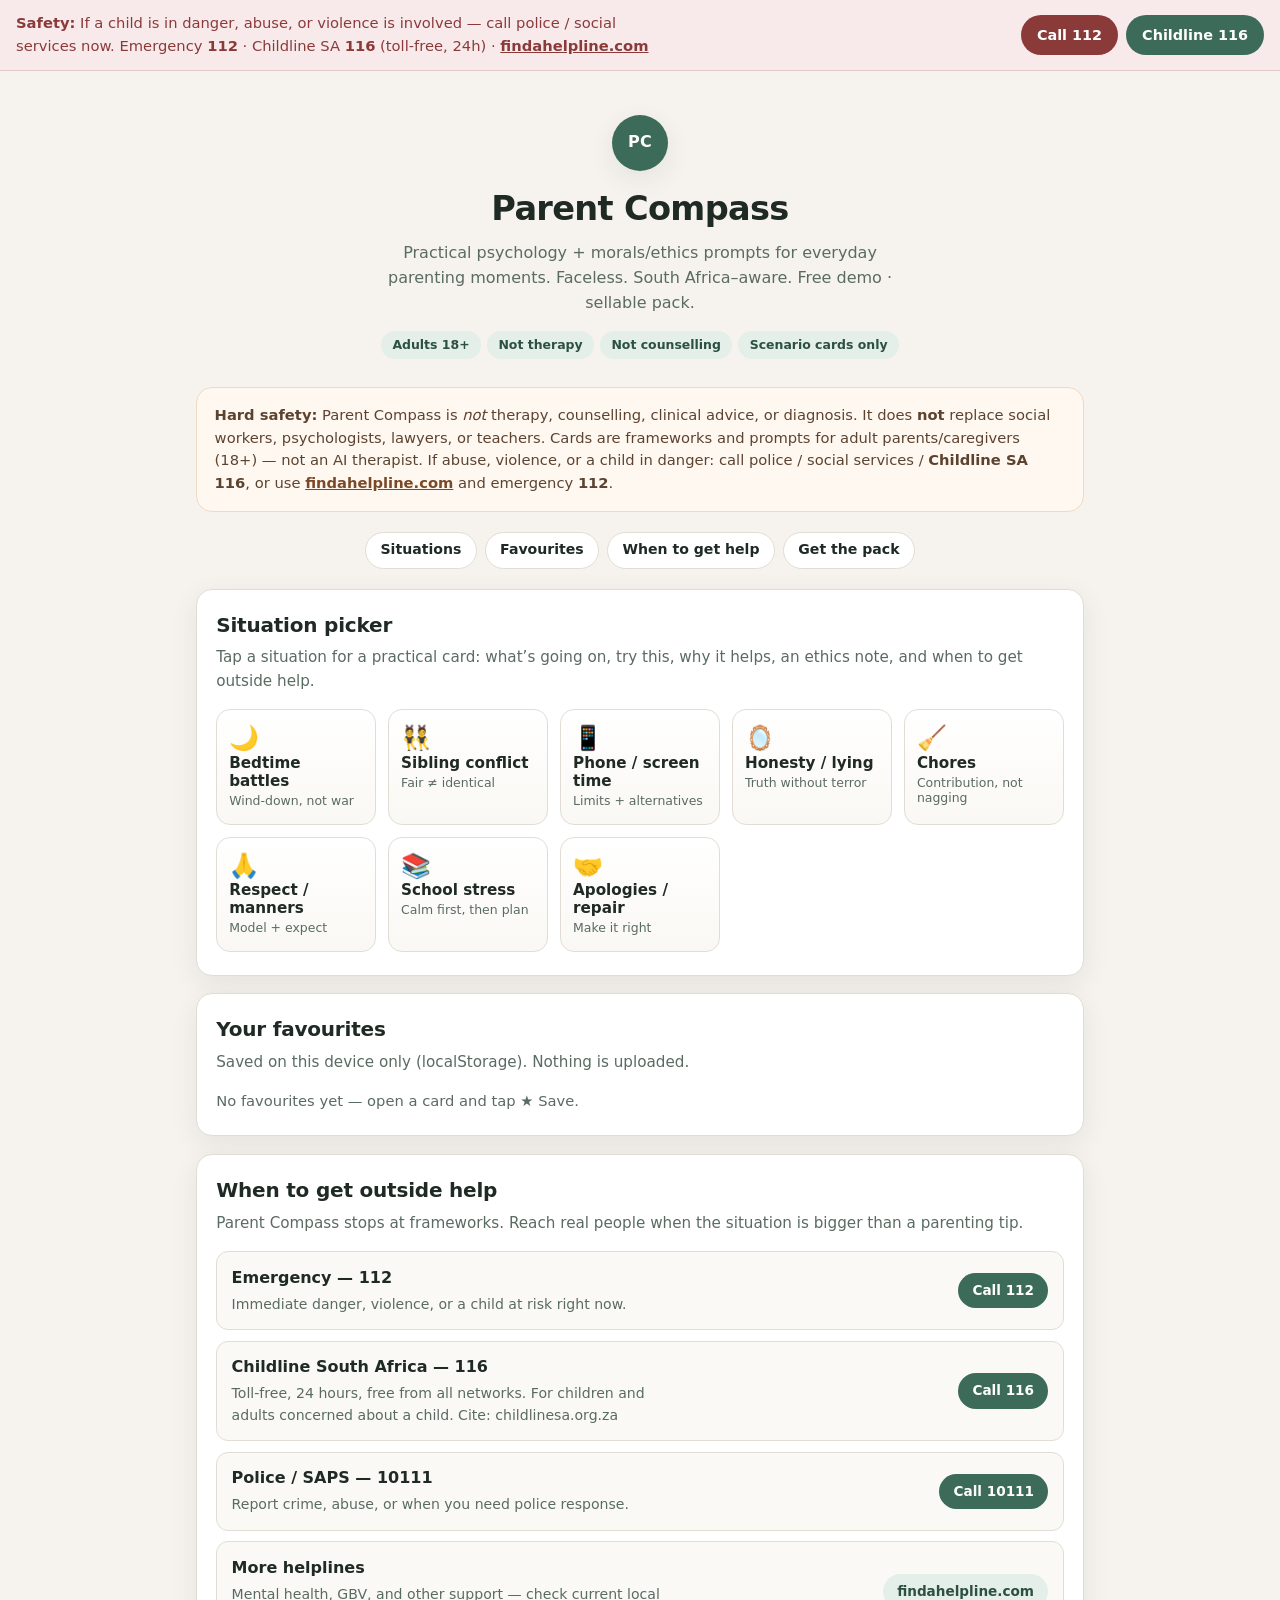
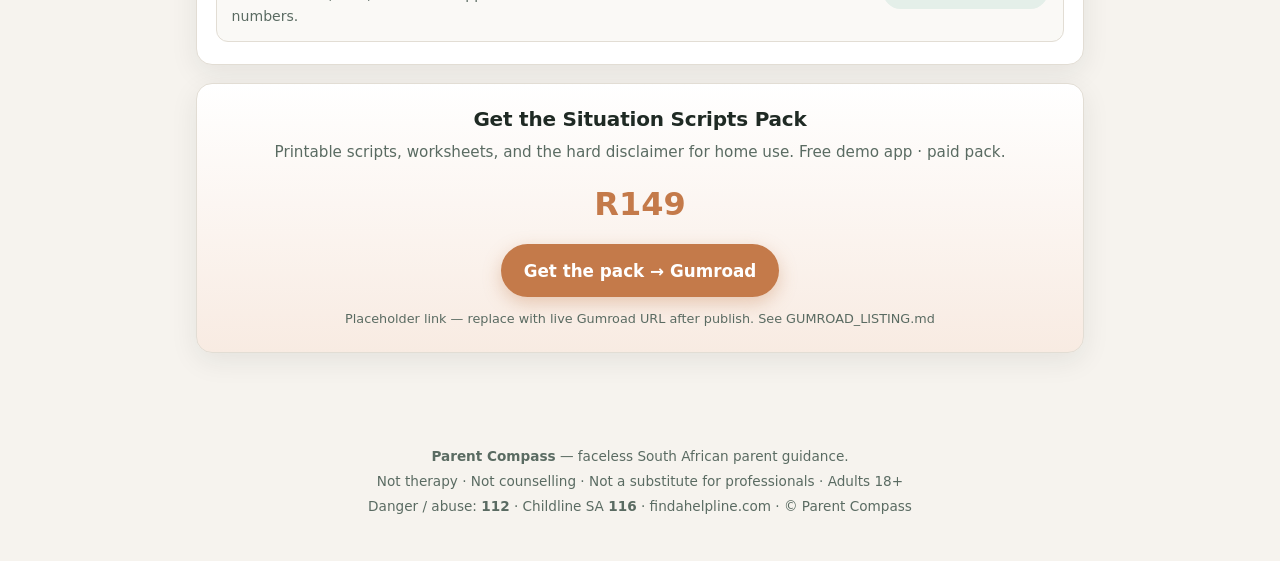
==== index.html @ 0447d6d7 "Launch Parent Compass MVP: demo app, scripts pack, Gumroad listing Free static situation picker with" ====
<!DOCTYPE html>
<html lang="en-ZA">
<head>
  <meta charset="utf-8">
  <meta name="viewport" content="width=device-width, initial-scale=1">
  <meta name="description" content="Parent Compass — practical South African parent guidance for everyday situations. Scenario cards with psychology-lite frameworks and ethics notes. Not therapy. Adults 18+.">
  <meta name="robots" content="index,follow">
  <title>Parent Compass | Everyday parent guidance (SA)</title>
  <link rel="stylesheet" href="css/styles.css">
  <link rel="icon" href="data:image/svg+xml,%3Csvg xmlns='http://www.w3.org/2000/svg' viewBox='0 0 64 64'%3E%3Ccircle fill='%233d6b5a' cx='32' cy='32' r='30'/%3E%3Ctext x='32' y='41' text-anchor='middle' fill='white' font-size='16' font-family='sans-serif' font-weight='700'%3EPC%3C/text%3E%3C/svg%3E">
</head>
<body>
  <div class="safety-bar" role="alert">
    <p>
      <strong>Safety:</strong> If a child is in danger, abuse, or violence is involved — call police / social services now.
      Emergency <strong>112</strong> · Childline SA <strong>116</strong> (toll-free, 24h) ·
      <a href="https://findahelpline.com" target="_blank" rel="noopener noreferrer">findahelpline.com</a>
    </p>
    <div class="safety-actions">
      <a class="btn-call" href="tel:112">Call 112</a>
      <a class="btn-call alt" href="tel:116">Childline 116</a>
    </div>
  </div>

  <div class="wrap">
    <header class="site-header">
      <div class="logo-mark" aria-hidden="true">PC</div>
      <h1>Parent Compass</h1>
      <p class="tagline">Practical psychology + morals/ethics prompts for everyday parenting moments. Faceless. South Africa–aware. Free demo · sellable pack.</p>
      <div class="badge-row">
        <span class="badge">Adults 18+</span>
        <span class="badge">Not therapy</span>
        <span class="badge">Not counselling</span>
        <span class="badge">Scenario cards only</span>
      </div>
    </header>

    <aside class="disclaimer-box" role="note">
      <strong>Hard safety:</strong> Parent Compass is <em>not</em> therapy, counselling, clinical advice, or diagnosis.
      It does <strong>not</strong> replace social workers, psychologists, lawyers, or teachers.
      Cards are frameworks and prompts for adult parents/caregivers (18+) — not an AI therapist.
      If abuse, violence, or a child in danger: call police / social services / <strong>Childline SA 116</strong>, or use
      <a href="https://findahelpline.com" target="_blank" rel="noopener noreferrer">findahelpline.com</a> and emergency <strong>112</strong>.
    </aside>

    <nav class="modules" aria-label="Sections">
      <a href="#situations">Situations</a>
      <a href="#favourites">Favourites</a>
      <a href="#help">When to get help</a>
      <a href="#pack">Get the pack</a>
    </nav>

    <main>
      <section class="card" id="situations">
        <h2>Situation picker</h2>
        <p class="lead">Tap a situation for a practical card: what’s going on, try this, why it helps, an ethics note, and when to get outside help.</p>
        <div class="situation-grid" id="situation-grid"></div>
        <div class="protocol" id="card-panel" hidden aria-live="polite"></div>
      </section>

      <section class="card" id="favourites">
        <h2>Your favourites</h2>
        <p class="lead">Saved on this device only (localStorage). Nothing is uploaded.</p>
        <div id="favourites-list" class="fav-list">
          <p class="empty-fav" id="fav-empty">No favourites yet — open a card and tap ★ Save.</p>
        </div>
      </section>

      <section class="card" id="help">
        <h2>When to get outside help</h2>
        <p class="lead">Parent Compass stops at frameworks. Reach real people when the situation is bigger than a parenting tip.</p>
        <div class="call-list">
          <div class="call-item">
            <div>
              <h3>Emergency — 112</h3>
              <p>Immediate danger, violence, or a child at risk right now.</p>
            </div>
            <a class="btn-call-sm" href="tel:112">Call 112</a>
          </div>
          <div class="call-item">
            <div>
              <h3>Childline South Africa — 116</h3>
              <p>Toll-free, 24 hours, free from all networks. For children and adults concerned about a child. Cite: childlinesa.org.za</p>
            </div>
            <a class="btn-call-sm" href="tel:116">Call 116</a>
          </div>
          <div class="call-item">
            <div>
              <h3>Police / SAPS — 10111</h3>
              <p>Report crime, abuse, or when you need police response.</p>
            </div>
            <a class="btn-call-sm" href="tel:10111">Call 10111</a>
          </div>
          <div class="call-item">
            <div>
              <h3>More helplines</h3>
              <p>Mental health, GBV, and other support — check current local numbers.</p>
            </div>
            <a class="btn-link" href="https://findahelpline.com" target="_blank" rel="noopener noreferrer">findahelpline.com</a>
          </div>
        </div>
      </section>

      <section class="card cta-box" id="pack">
        <h2>Get the Situation Scripts Pack</h2>
        <p class="lead">Printable scripts, worksheets, and the hard disclaimer for home use. Free demo app · paid pack.</p>
        <p class="price">R149</p>
        <a class="btn-cta" href="https://gumroad.com" target="_blank" rel="noopener noreferrer">Get the pack → Gumroad</a>
        <p class="cta-note">Placeholder link — replace with live Gumroad URL after publish. See GUMROAD_LISTING.md</p>
      </section>
    </main>
  </div>

  <footer>
    <p><strong>Parent Compass</strong> — faceless South African parent guidance.</p>
    <p>Not therapy · Not counselling · Not a substitute for professionals · Adults 18+</p>
    <p>Danger / abuse: <strong>112</strong> · Childline SA <strong>116</strong> · findahelpline.com · © Parent Compass</p>
  </footer>

  <script src="js/situations.js"></script>
  <script src="js/app.js"></script>
</body>
</html>
---- css/styles.css ----
/* Parent Compass — faceless SA parent guidance */
:root {
  --bg: #f6f3ee;
  --surface: #ffffff;
  --ink: #1f2a24;
  --ink-soft: #5a6b62;
  --accent: #3d6b5a;
  --accent-dark: #2c5043;
  --accent-soft: #e4efe9;
  --warm: #c47a4a;
  --warm-soft: #f8ebe2;
  --danger: #8b3a3a;
  --danger-bg: #f8eaea;
  --line: #e2ddd4;
  --shadow: 0 8px 28px rgba(31, 42, 36, 0.08);
  --radius: 16px;
  --font: "Segoe UI", system-ui, -apple-system, sans-serif;
}

*, *::before, *::after { box-sizing: border-box; }
html { scroll-behavior: smooth; }
body {
  margin: 0;
  font-family: var(--font);
  color: var(--ink);
  background: var(--bg);
  line-height: 1.55;
}

a { color: var(--accent-dark); }
a:hover { color: var(--warm); }

.safety-bar {
  background: var(--danger-bg);
  color: var(--danger);
  border-bottom: 1px solid #e8c9c9;
  padding: 0.75rem 1rem;
  display: flex;
  flex-wrap: wrap;
  gap: 0.75rem;
  align-items: center;
  justify-content: space-between;
}
.safety-bar p { margin: 0; max-width: 70ch; font-size: 0.92rem; }
.safety-bar a { color: var(--danger); font-weight: 600; }
.safety-actions { display: flex; gap: 0.5rem; flex-wrap: wrap; }

.btn-call, .btn-call-sm, .btn-cta, .btn-fav, .btn-link {
  display: inline-flex;
  align-items: center;
  justify-content: center;
  text-decoration: none;
  border-radius: 999px;
  font-weight: 700;
  border: none;
  cursor: pointer;
  font-family: inherit;
}
.btn-call {
  background: var(--danger);
  color: #fff !important;
  padding: 0.55rem 1rem;
  font-size: 0.9rem;
}
.btn-call.alt { background: var(--accent); }
.btn-call-sm {
  background: var(--accent);
  color: #fff !important;
  padding: 0.45rem 0.9rem;
  font-size: 0.85rem;
  white-space: nowrap;
}
.btn-link {
  background: var(--accent-soft);
  color: var(--accent-dark) !important;
  padding: 0.45rem 0.9rem;
  font-size: 0.85rem;
}
.btn-cta {
  background: var(--warm);
  color: #fff !important;
  padding: 0.85rem 1.4rem;
  font-size: 1.05rem;
  box-shadow: 0 6px 18px rgba(196, 122, 74, 0.35);
}
.btn-cta:hover { filter: brightness(1.05); }

.wrap { max-width: 920px; margin: 0 auto; padding: 1.25rem 1rem 3rem; }

.site-header {
  text-align: center;
  padding: 1.5rem 0 0.5rem;
}
.logo-mark {
  width: 56px; height: 56px; margin: 0 auto 0.75rem;
  border-radius: 50%;
  background: var(--accent);
  color: #fff;
  display: grid; place-items: center;
  font-weight: 800; letter-spacing: 0.02em;
  box-shadow: var(--shadow);
}
.site-header h1 {
  margin: 0 0 0.4rem;
  font-size: clamp(1.6rem, 4vw, 2.1rem);
  letter-spacing: -0.02em;
}
.tagline {
  margin: 0 auto 1rem;
  max-width: 52ch;
  color: var(--ink-soft);
  font-size: 1rem;
}
.badge-row {
  display: flex; flex-wrap: wrap; gap: 0.4rem;
  justify-content: center;
}
.badge {
  background: var(--accent-soft);
  color: var(--accent-dark);
  border-radius: 999px;
  padding: 0.25rem 0.7rem;
  font-size: 0.78rem;
  font-weight: 600;
}

.disclaimer-box {
  margin: 1.25rem 0;
  padding: 1rem 1.1rem;
  background: #fff8f0;
  border: 1px solid #efd9c2;
  border-radius: var(--radius);
  font-size: 0.92rem;
  color: #5c4330;
}
.disclaimer-box a { color: #7a4a28; font-weight: 600; }

.modules {
  display: flex; flex-wrap: wrap; gap: 0.5rem;
  justify-content: center;
  margin-bottom: 1.25rem;
}
.modules a {
  text-decoration: none;
  background: var(--surface);
  border: 1px solid var(--line);
  border-radius: 999px;
  padding: 0.4rem 0.9rem;
  font-size: 0.88rem;
  font-weight: 600;
  color: var(--ink);
}
.modules a:hover { border-color: var(--accent); color: var(--accent-dark); }

.card {
  background: var(--surface);
  border: 1px solid var(--line);
  border-radius: var(--radius);
  padding: 1.25rem 1.2rem 1.4rem;
  margin-bottom: 1.1rem;
  box-shadow: var(--shadow);
}
.card h2 {
  margin: 0 0 0.35rem;
  font-size: 1.25rem;
  letter-spacing: -0.01em;
}
.lead {
  margin: 0 0 1rem;
  color: var(--ink-soft);
  font-size: 0.95rem;
}

.situation-grid {
  display: grid;
  grid-template-columns: repeat(auto-fill, minmax(150px, 1fr));
  gap: 0.75rem;
}
.sit-card {
  appearance: none;
  border: 1px solid var(--line);
  background: linear-gradient(180deg, #fff, #faf8f4);
  border-radius: 14px;
  padding: 1rem 0.75rem;
  text-align: left;
  cursor: pointer;
  font-family: inherit;
  color: var(--ink);
  transition: border-color 0.15s, transform 0.15s, box-shadow 0.15s;
  display: flex;
  flex-direction: column;
  gap: 0.2rem;
  min-height: 110px;
}
.sit-card:hover, .sit-card:focus-visible {
  border-color: var(--accent);
  outline: none;
  transform: translateY(-2px);
  box-shadow: 0 8px 18px rgba(61, 107, 90, 0.12);
}
.sit-card.active {
  border-color: var(--accent);
  background: var(--accent-soft);
}
.sit-card .icon { font-size: 1.5rem; line-height: 1; }
.sit-card .label { font-weight: 700; font-size: 0.95rem; }
.sit-card .hint { font-size: 0.78rem; color: var(--ink-soft); }
.sit-card.fav-marked .label::after { content: " ★"; color: var(--warm); font-size: 0.85em; }

.protocol {
  margin-top: 1.15rem;
  padding: 1.1rem 1rem;
  background: #faf9f6;
  border: 1px solid var(--line);
  border-radius: 14px;
}
.protocol[hidden] { display: none !important; }
.protocol-head {
  display: flex;
  flex-wrap: wrap;
  gap: 0.75rem;
  align-items: flex-start;
  justify-content: space-between;
  margin-bottom: 0.85rem;
}
.protocol-head h3 {
  margin: 0;
  font-size: 1.2rem;
}
.btn-fav {
  background: var(--warm-soft);
  color: var(--warm);
  padding: 0.45rem 0.9rem;
  font-size: 0.85rem;
  border: 1px solid #efd4c0;
}
.btn-fav.saved {
  background: var(--warm);
  color: #fff;
  border-color: var(--warm);
}

.block { margin: 0.9rem 0; }
.block h4 {
  margin: 0 0 0.35rem;
  font-size: 0.82rem;
  text-transform: uppercase;
  letter-spacing: 0.06em;
  color: var(--accent);
}
.block p, .block li { font-size: 0.95rem; }
.block ul, .block ol {
  margin: 0.25rem 0 0;
  padding-left: 1.2rem;
}
.block li { margin: 0.25rem 0; }
.block.ethics {
  background: var(--accent-soft);
  border-radius: 10px;
  padding: 0.75rem 0.85rem;
}
.block.outside {
  background: var(--danger-bg);
  border-radius: 10px;
  padding: 0.75rem 0.85rem;
}
.block.outside h4 { color: var(--danger); }

.fav-list { display: grid; gap: 0.5rem; }
.fav-item {
  display: flex;
  align-items: center;
  justify-content: space-between;
  gap: 0.75rem;
  padding: 0.7rem 0.85rem;
  border: 1px solid var(--line);
  border-radius: 12px;
  background: #faf9f6;
}
.fav-item button {
  appearance: none;
  border: none;
  background: transparent;
  color: var(--accent-dark);
  font-weight: 700;
  font-family: inherit;
  cursor: pointer;
  text-align: left;
  font-size: 0.95rem;
  padding: 0;
}
.fav-item .remove {
  color: var(--ink-soft);
  font-size: 0.8rem;
  font-weight: 600;
}
.empty-fav { color: var(--ink-soft); margin: 0; font-size: 0.92rem; }

.call-list { display: grid; gap: 0.65rem; }
.call-item {
  display: flex;
  flex-wrap: wrap;
  gap: 0.75rem;
  align-items: center;
  justify-content: space-between;
  padding: 0.85rem 0.9rem;
  border: 1px solid var(--line);
  border-radius: 12px;
  background: #faf9f6;
}
.call-item h3 { margin: 0 0 0.2rem; font-size: 1rem; }
.call-item p { margin: 0; font-size: 0.88rem; color: var(--ink-soft); max-width: 48ch; }

.cta-box { text-align: center; background: linear-gradient(180deg, #fff, #f8ebe2); }
.cta-box .price {
  font-size: 2rem;
  font-weight: 800;
  color: var(--warm);
  margin: 0.4rem 0 0.9rem;
}
.cta-note { margin: 0.75rem 0 0; font-size: 0.8rem; color: var(--ink-soft); }

footer {
  text-align: center;
  padding: 1.5rem 1rem 2.5rem;
  color: var(--ink-soft);
  font-size: 0.85rem;
}
footer p { margin: 0.25rem 0; }

@media (max-width: 560px) {
  .call-item { flex-direction: column; align-items: flex-start; }
  .protocol-head { flex-direction: column; }
}
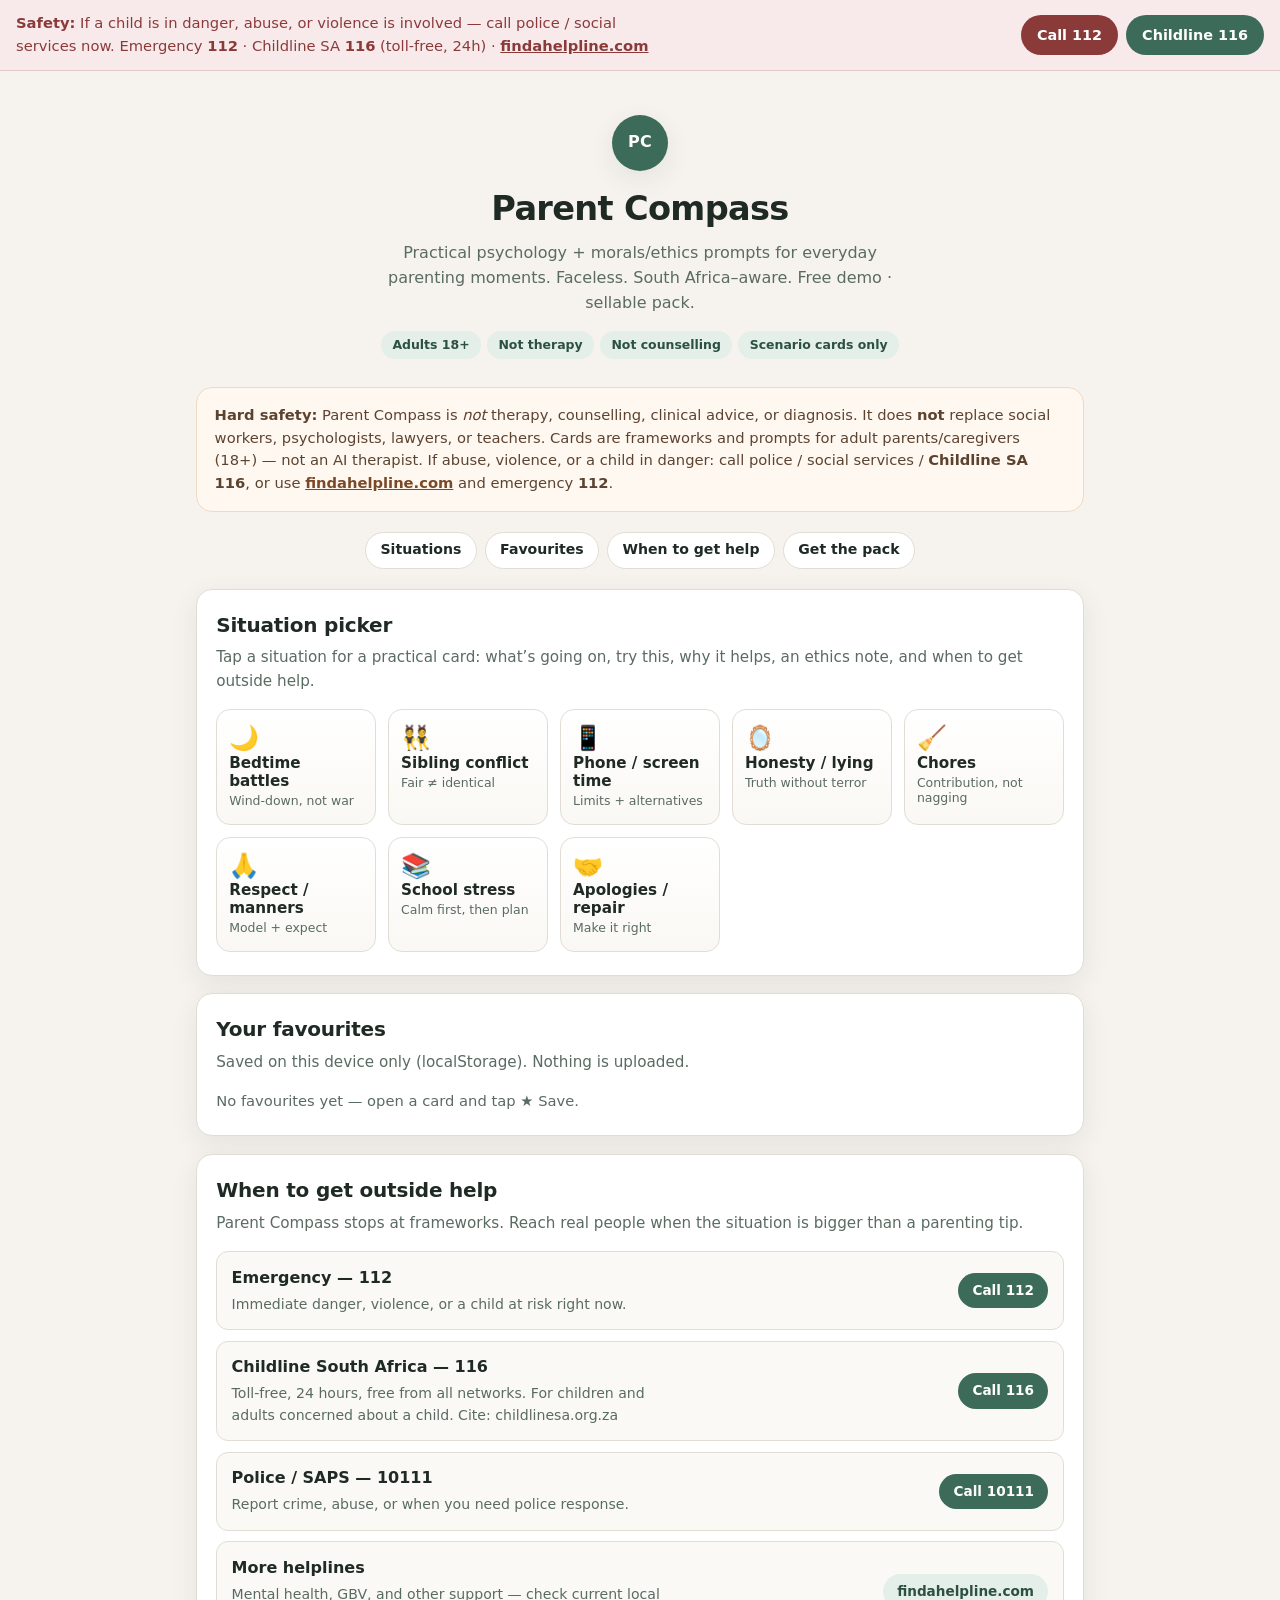
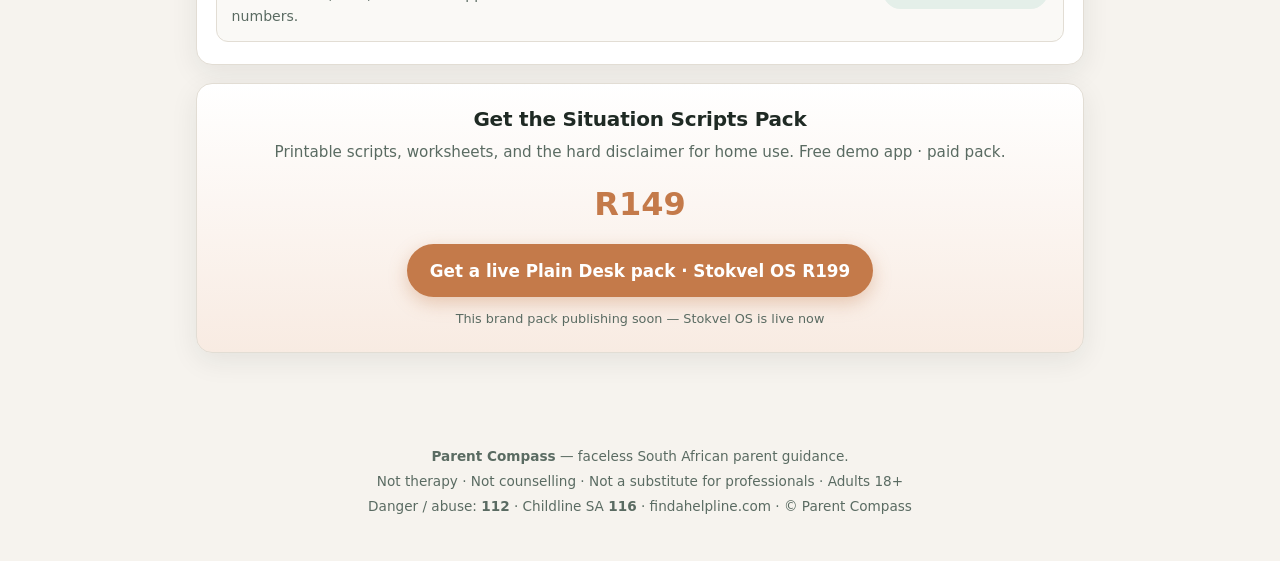
==== commit 6c8b55ac: "Fix Gumroad CTA: point demos to live Stokvel pack Replace PLACEHOLDER / bare gumroad links with stof" ====
--- a/index.html
+++ b/index.html
@@ -105,8 +105,8 @@
         <h2>Get the Situation Scripts Pack</h2>
         <p class="lead">Printable scripts, worksheets, and the hard disclaimer for home use. Free demo app · paid pack.</p>
         <p class="price">R149</p>
-        <a class="btn-cta" href="https://gumroad.com" target="_blank" rel="noopener noreferrer">Get the pack → Gumroad</a>
-        <p class="cta-note">Placeholder link — replace with live Gumroad URL after publish. See GUMROAD_LISTING.md</p>
+        <a class="btn-cta" href="https://stofficial.gumroad.com/l/ydbgne" target="_blank" rel="noopener noreferrer">Get a live Plain Desk pack · Stokvel OS R199</a>
+        <p class="cta-note">This brand pack publishing soon — Stokvel OS is live now</p>
       </section>
     </main>
   </div>
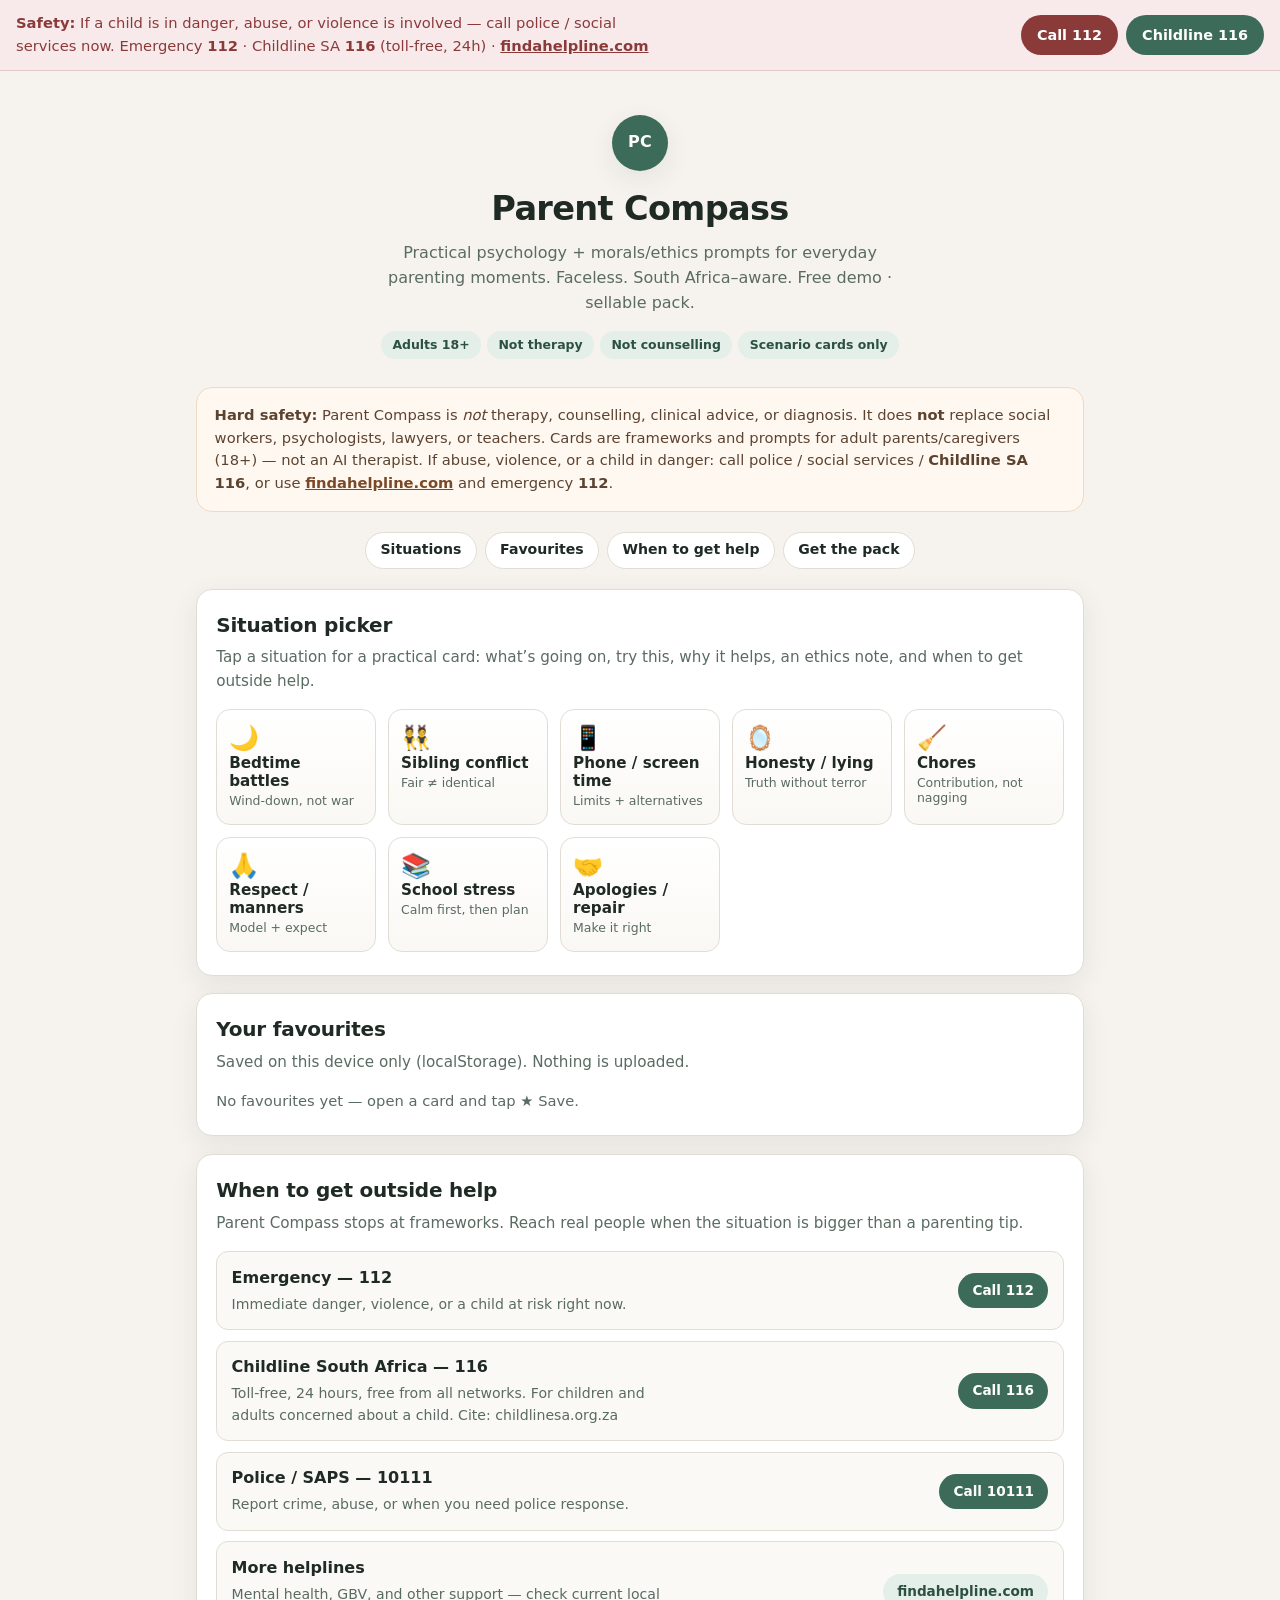
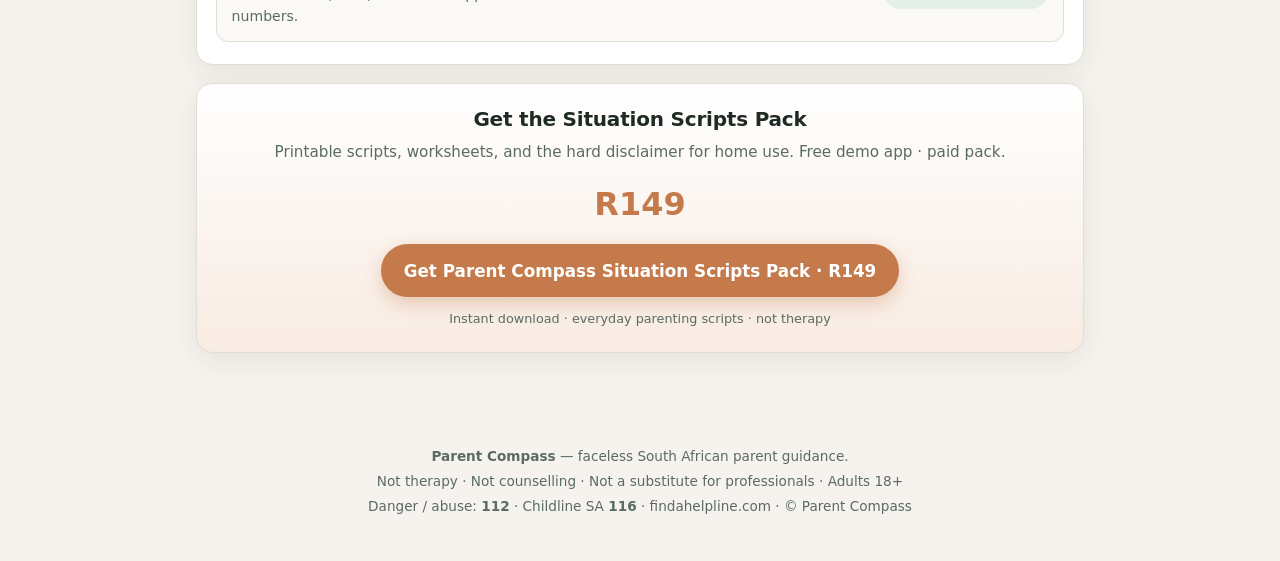
==== commit bf821e75: "Swap demo CTA to live Parent Compass Gumroad SKU (mjegjx)" ====
--- a/index.html
+++ b/index.html
@@ -105,8 +105,8 @@
         <h2>Get the Situation Scripts Pack</h2>
         <p class="lead">Printable scripts, worksheets, and the hard disclaimer for home use. Free demo app · paid pack.</p>
         <p class="price">R149</p>
-        <a class="btn-cta" href="https://stofficial.gumroad.com/l/ydbgne" target="_blank" rel="noopener noreferrer">Get a live Plain Desk pack · Stokvel OS R199</a>
-        <p class="cta-note">This brand pack publishing soon — Stokvel OS is live now</p>
+        <a class="btn-cta" href="https://stofficial.gumroad.com/l/mjegjx" target="_blank" rel="noopener noreferrer">Get Parent Compass Situation Scripts Pack · R149</a>
+        <p class="cta-note">Instant download · everyday parenting scripts · not therapy</p>
       </section>
     </main>
   </div>
